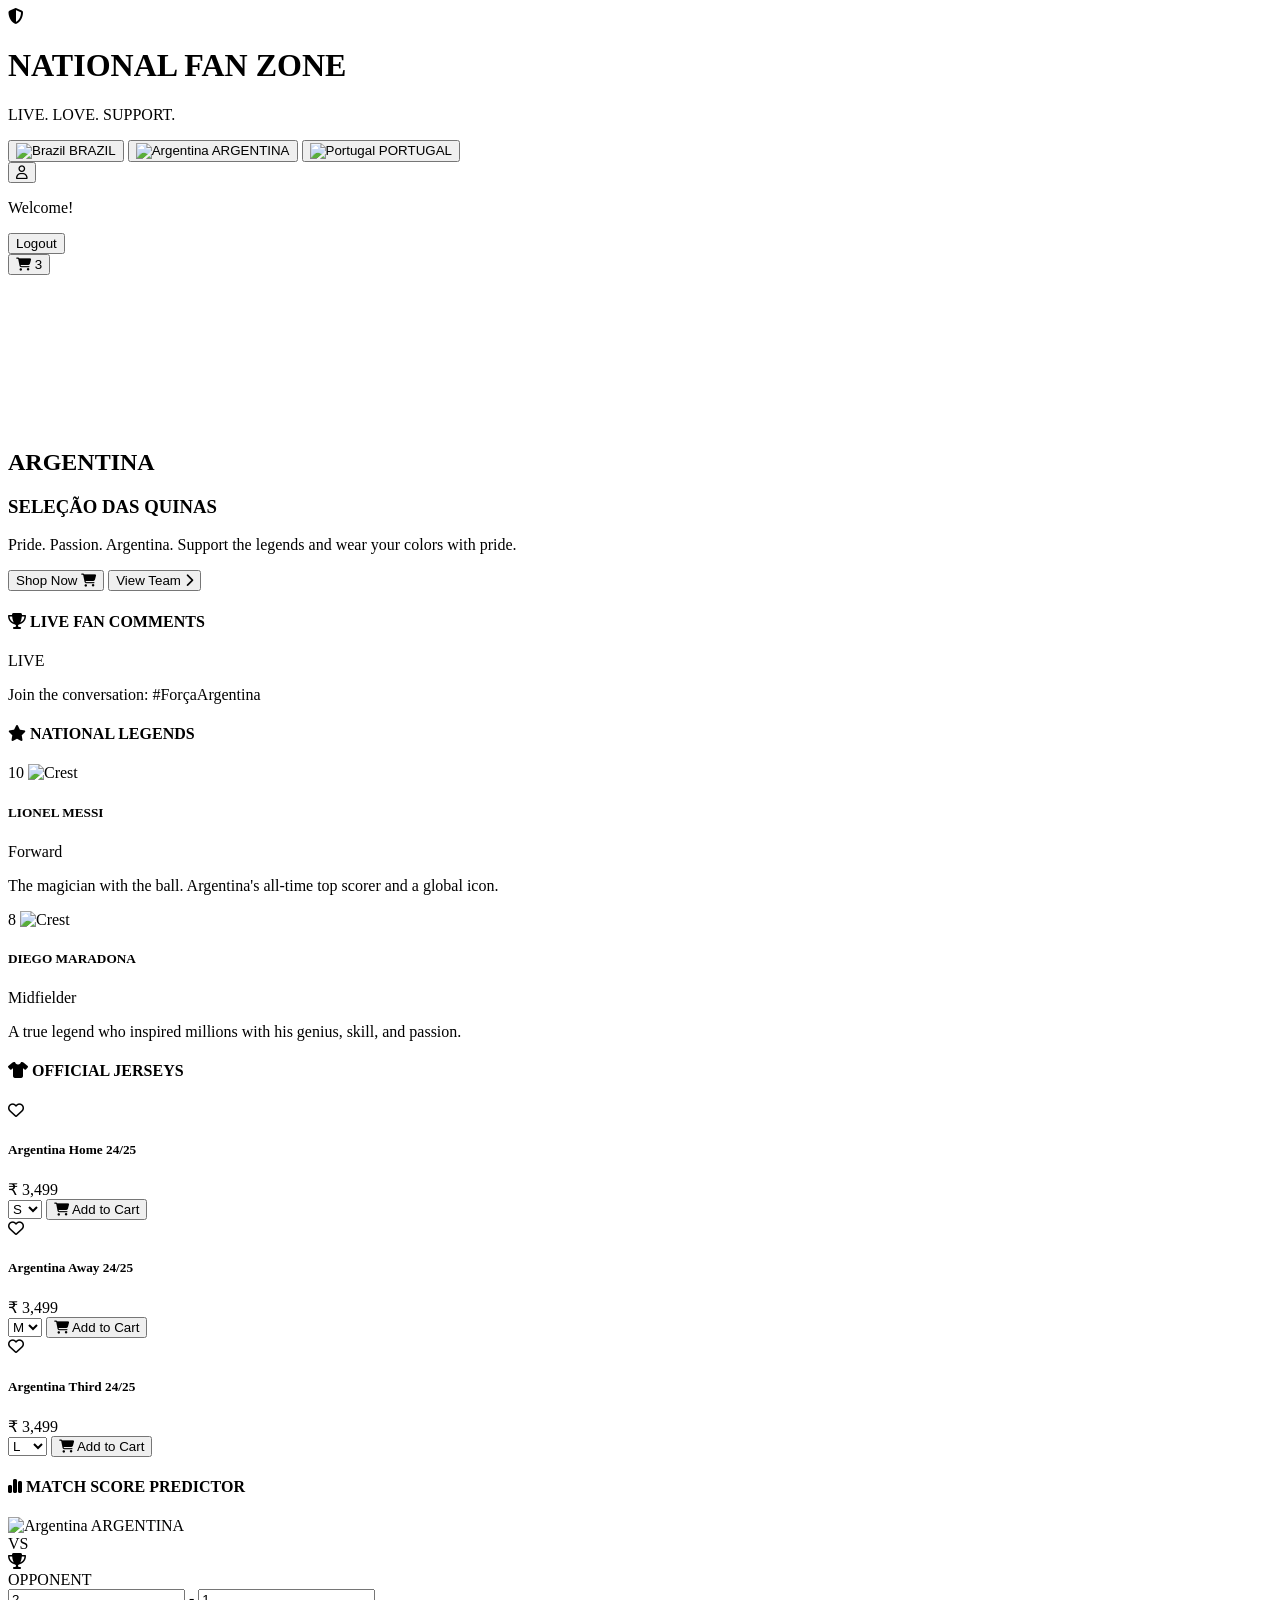
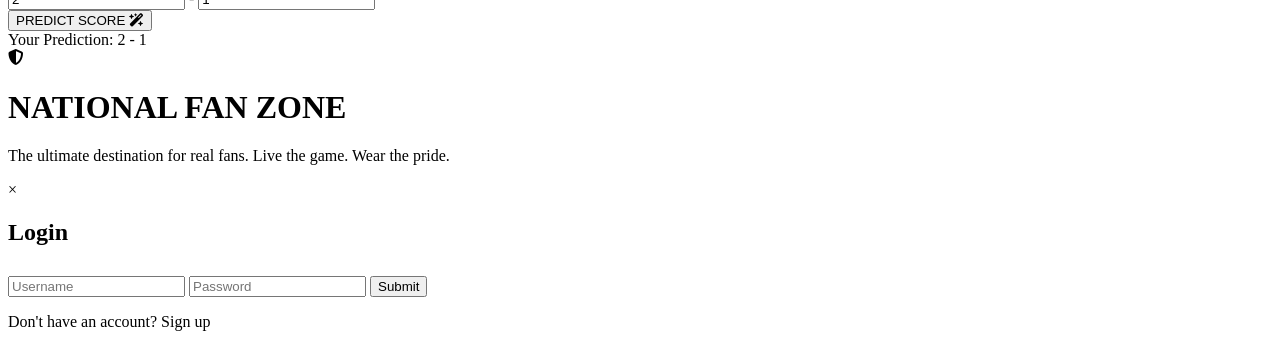
==== indexA.html @ b9e486f1 "removed contact" ====
<!DOCTYPE html>
<html lang="en">
<head>
    <meta charset="UTF-8">
    <meta name="viewport" content="width=device-width, initial-scale=1.0">
    <title>National Fan Zone - Argentina</title>
    <link rel="stylesheet" href="styleA.css">
    <link href="https://fonts.googleapis.com/css2?family=Inter:wght@400;500;700;900&display=swap" rel="stylesheet">
    <link rel="stylesheet" href="https://cdnjs.cloudflare.com/ajax/libs/font-awesome/6.4.0/css/all.min.css">
</head>
<body>
    <div class="app-container">
        <!-- Header -->
        <header class="header">
            <div class="logo">
                <i class="fa-solid fa-shield-halved"></i>
                <div class="logo-text">
                    <h1>NATIONAL <span>FAN ZONE</span></h1>
                    <p>LIVE. LOVE. SUPPORT.</p>
                </div>
            </div>
            
            <div class="country-toggles">
                <button class="country-btn" onclick="window.location.href='indexB.html'"><img src="https://flagcdn.com/w20/br.png" alt="Brazil"> BRAZIL</button>
                <button class="country-btn active" onclick="window.location.href='indexA.html'"><img src="https://flagcdn.com/w20/ar.png" alt="Argentina"> ARGENTINA</button>
                <button class="country-btn" onclick="window.location.href='indexP.html'"><img src="https://flagcdn.com/w20/pt.png" alt="Portugal"> PORTUGAL</button>
            </div>

            <div class="header-right">
                <div style="position: relative;">
                    <button class="icon-btn" id="user-btn"><i class="fa-regular fa-user"></i></button>
                    <div id="user-dropdown">
                        <p id="welcome-msg">Welcome!</p>
                        <button id="logout-btn" class="btn btn-outline btn-sm">Logout</button>
                    </div>
                </div>
                <button class="icon-btn cart-btn">
                    <i class="fa-solid fa-cart-shopping"></i>
                    <span class="badge">3</span>
                </button>
            </div>
        </header>

        <!-- Main Content -->
        <main class="main-grid">
            <!-- Left Banner -->
            <section class="banner-section">
                <video autoplay loop muted playsinline class="hero-video-bg">
                    <source src="video/argentina.mp4" type="video/mp4">
                </video>
                <div class="banner-overlay"></div>
                <div class="banner-content">
                    <h2>ARGENTINA</h2>
                    <h3>SELEÇÃO DAS QUINAS</h3>
                    <p>Pride. Passion. Argentina. Support the legends and wear your colors with pride.</p>
                    <div class="banner-buttons">
                        <button class="btn btn-primary">Shop Now <i class="fa-solid fa-cart-shopping"></i></button>
                        <button class="btn btn-outline">View Team <i class="fa-solid fa-chevron-right"></i></button>
                    </div>
                </div>
            </section>

            <!-- Live Fan Comments -->
            <section class="comments-section">
                <div class="section-header">
                    <h4><i class="fa-solid fa-trophy"></i> LIVE FAN COMMENTS</h4>
                    <span class="live-indicator">LIVE</span>
                </div>
                <div class="comments-list">
                    <!-- Comment items will be populated by JS -->
                </div>
                <div class="comments-footer">
                    <p>Join the conversation: <span>#ForçaArgentina</span></p>
                </div>
            </section>

            <!-- National Legends -->
            <section class="legends-section">
                <h4><i class="fa-solid fa-star"></i> NATIONAL LEGENDS</h4>
                <div class="legends-grid">
                    <div class="legend-card">
                        <div class="legend-image" style="background-image: url('https://upload.wikimedia.org/wikipedia/commons/b/b4/Lionel-Messi-Argentina-2022-FIFA-World-Cup_%28cropped%29.jpg')">
                            <span class="number">10</span>
                            <img class="crest" src="https://upload.wikimedia.org/wikipedia/en/thumb/e/ee/Argentine_Football_Association_logo.svg/1200px-Argentine_Football_Association_logo.svg.png" alt="Crest">
                        </div>
                        <div class="legend-info">
                            <h5>LIONEL MESSI</h5>
                            <span class="position">Forward</span>
                            <p>The magician with the ball. Argentina's all-time top scorer and a global icon.</p>
                        </div>
                    </div>
                    <div class="legend-card">
                        <div class="legend-image" style="background-image: url('https://upload.wikimedia.org/wikipedia/commons/thumb/2/2c/Maradona-Mundial_86_con_la_copa.JPG/800px-Maradona-Mundial_86_con_la_copa.JPG')">
                            <span class="number">8</span>
                            <img class="crest" src="https://upload.wikimedia.org/wikipedia/en/thumb/e/ee/Argentine_Football_Association_logo.svg/1200px-Argentine_Football_Association_logo.svg.png" alt="Crest">
                        </div>
                        <div class="legend-info">
                            <h5>DIEGO MARADONA</h5>
                            <span class="position">Midfielder</span>
                            <p>A true legend who inspired millions with his genius, skill, and passion.</p>
                        </div>
                    </div>
                </div>
            </section>

            <!-- Official Jerseys -->
            <section class="jerseys-section">
                <h4><i class="fa-solid fa-shirt"></i> OFFICIAL JERSEYS</h4>
                <div class="jerseys-grid">
                    <div class="jersey-card">
                        <div class="favorite"><i class="fa-regular fa-heart"></i></div>
                        <div class="jersey-img-placeholder" style="background: linear-gradient(135deg, #75aadb, #ffffff)"></div>
                        <div class="jersey-info">
                            <h5>Argentina Home 24/25</h5>
                            <span class="price">₹ 3,499</span>
                        </div>
                        <div class="jersey-actions">
                            <select><option>S</option><option>M</option><option>L</option></select>
                            <button class="btn btn-primary btn-sm"><i class="fa-solid fa-cart-shopping"></i> Add to Cart</button>
                        </div>
                    </div>
                    <div class="jersey-card">
                        <div class="favorite"><i class="fa-regular fa-heart"></i></div>
                        <div class="jersey-img-placeholder" style="background: linear-gradient(135deg, #1b275c, #0a1033)"></div>
                        <div class="jersey-info">
                            <h5>Argentina Away 24/25</h5>
                            <span class="price">₹ 3,499</span>
                        </div>
                        <div class="jersey-actions">
                            <select><option>M</option><option>L</option></select>
                            <button class="btn btn-primary btn-sm"><i class="fa-solid fa-cart-shopping"></i> Add to Cart</button>
                        </div>
                    </div>
                    <div class="jersey-card">
                        <div class="favorite"><i class="fa-regular fa-heart"></i></div>
                        <div class="jersey-img-placeholder" style="background: linear-gradient(135deg, #111, #333)"></div>
                        <div class="jersey-info">
                            <h5>Argentina Third 24/25</h5>
                            <span class="price">₹ 3,499</span>
                        </div>
                        <div class="jersey-actions">
                            <select><option>L</option><option>XL</option></select>
                            <button class="btn btn-primary btn-sm"><i class="fa-solid fa-cart-shopping"></i> Add to Cart</button>
                        </div>
                    </div>
                </div>
            </section>

            <!-- Match Score Predictor -->
            <section class="predictor-section">
                <h4><i class="fa-solid fa-chart-simple"></i> MATCH SCORE PREDICTOR</h4>
                <div class="predictor-teams">
                    <div class="team">
                        <img src="https://flagcdn.com/w40/ar.png" alt="Argentina">
                        <span>ARGENTINA</span>
                    </div>
                    <div class="vs">VS</div>
                    <div class="team">
                        <div class="trophy-icon"><i class="fa-solid fa-trophy"></i></div>
                        <span>OPPONENT</span>
                    </div>
                </div>
                <div class="score-inputs">
                    <input type="number" id="home-score" value="2" min="0">
                    <span class="dash">-</span>
                    <input type="number" id="away-score" value="1" min="0">
                </div>
                <button class="btn btn-primary btn-full" id="predict-btn">PREDICT SCORE <i class="fa-solid fa-wand-magic-sparkles"></i></button>
                <div class="prediction-result">Your Prediction: <span id="current-prediction">2 - 1</span></div>
            </section>
        </main>

        <!-- Footer -->
        <footer class="footer">
            <div class="footer-logo-section">
                <div class="logo">
                    <i class="fa-solid fa-shield-halved"></i>
                    <div class="logo-text">
                        <h1>NATIONAL <span>FAN ZONE</span></h1>
                        <p>The ultimate destination for real fans. Live the game. Wear the pride.</p>
                    </div>
                </div>
            </div>
        </footer>
    </div>

    <!-- Auth Modal -->
    <div id="auth-modal" class="modal">
        <div class="modal-content">
            <span class="close-btn" id="close-modal">&times;</span>
            <h2 id="modal-title">Login</h2>
            <form id="auth-form">
                <input type="text" id="username" placeholder="Username" required>
                <input type="password" id="password" placeholder="Password" required>
                <button type="submit" class="btn btn-primary btn-full" style="margin-top: 10px;">Submit</button>
            </form>
            <p class="auth-switch"><span id="switch-text">Don't have an account?</span> <span id="switch-auth-mode">Sign up</span></p>
        </div>
    </div>

    <script src="scriptA.js"></script>
</body>
</html>
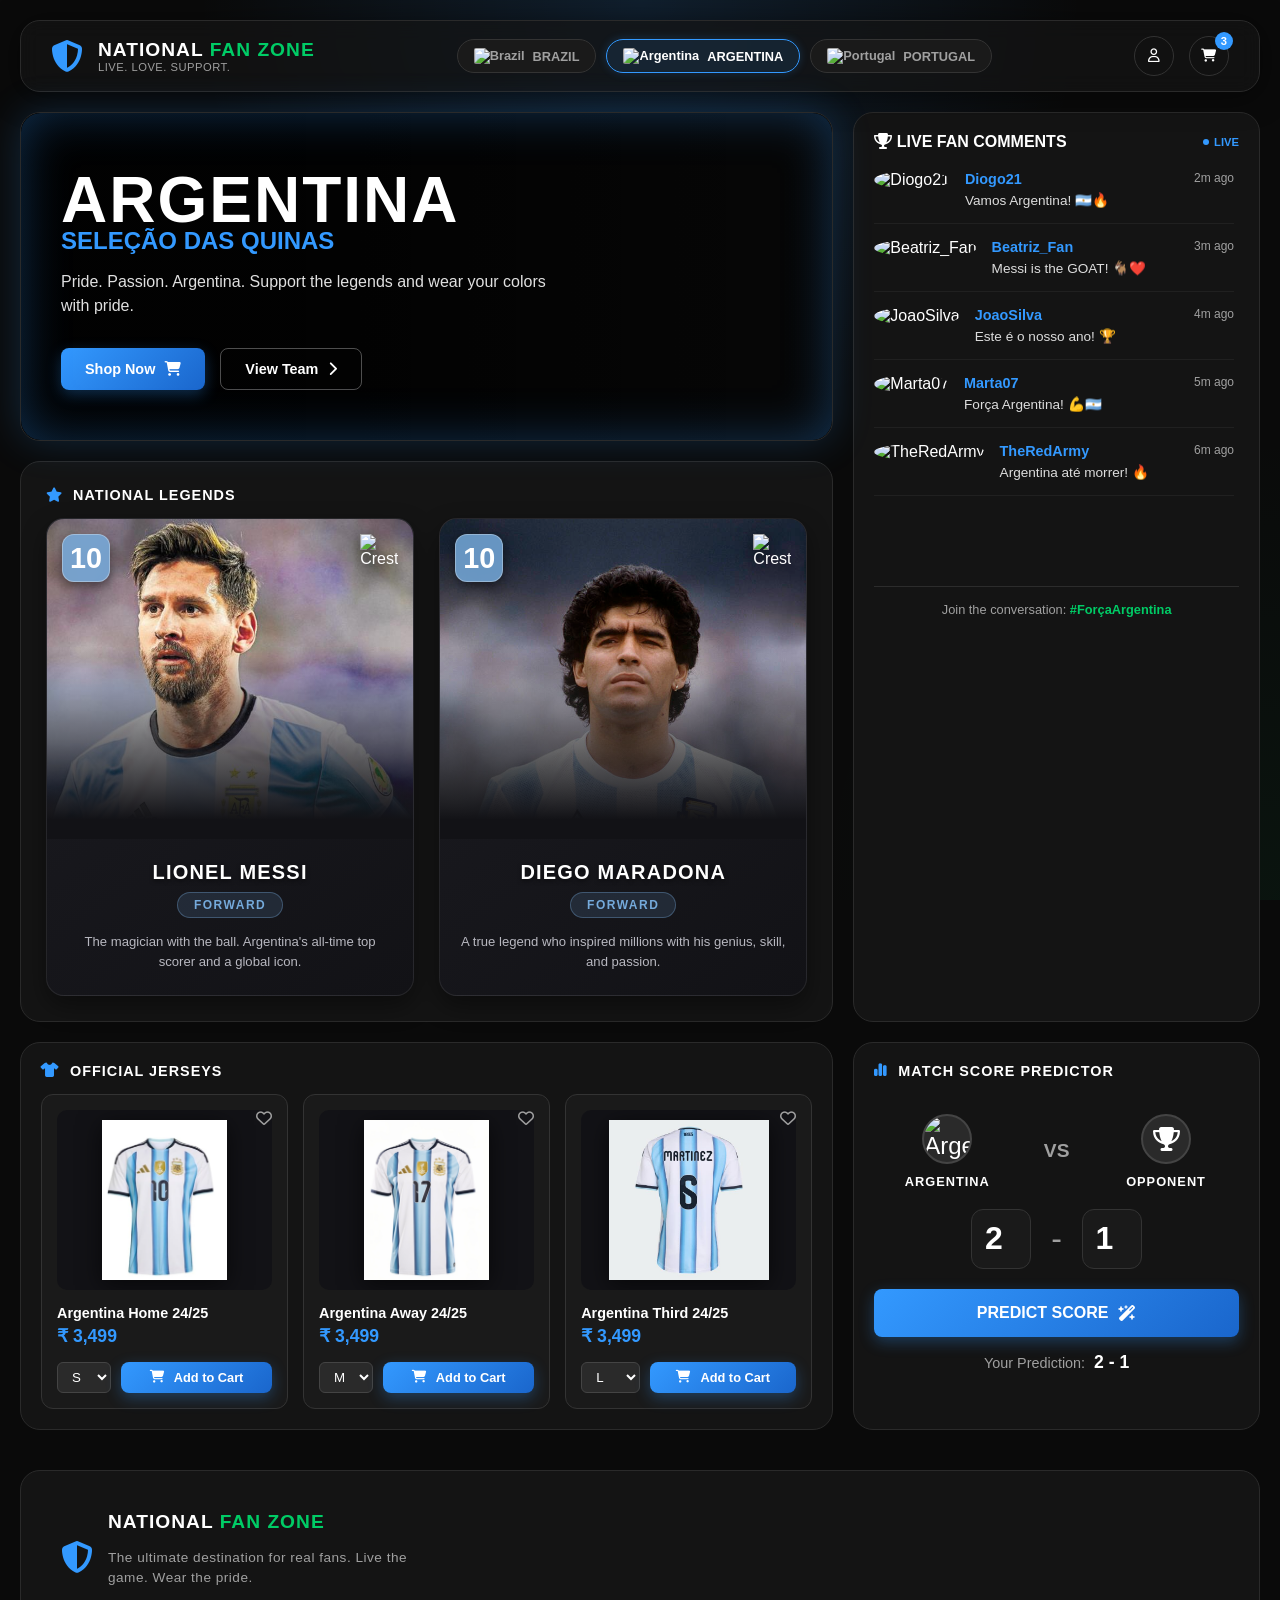
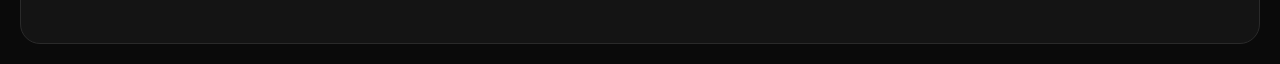
==== commit 3212ceec: "Add legend cards portrait layout, local player photos, and official jersey showcase images across al" ====
--- a/indexA.html
+++ b/indexA.html
@@ -79,25 +79,29 @@
                 <h4><i class="fa-solid fa-star"></i> NATIONAL LEGENDS</h4>
                 <div class="legends-grid">
                     <div class="legend-card">
-                        <div class="legend-image" style="background-image: url('https://upload.wikimedia.org/wikipedia/commons/b/b4/Lionel-Messi-Argentina-2022-FIFA-World-Cup_%28cropped%29.jpg')">
-                            <span class="number">10</span>
-                            <img class="crest" src="https://upload.wikimedia.org/wikipedia/en/thumb/e/ee/Argentine_Football_Association_logo.svg/1200px-Argentine_Football_Association_logo.svg.png" alt="Crest">
-                        </div>
-                        <div class="legend-info">
-                            <h5>LIONEL MESSI</h5>
-                            <span class="position">Forward</span>
-                            <p>The magician with the ball. Argentina's all-time top scorer and a global icon.</p>
+                        <div class="legend-card-inner">
+                            <div class="legend-image" style="background-image: url('images/messi.jpg')">
+                                <span class="number">10</span>
+                                <img class="crest" src="https://upload.wikimedia.org/wikipedia/en/thumb/e/ee/Argentine_Football_Association_logo.svg/1200px-Argentine_Football_Association_logo.svg.png" alt="Crest">
+                            </div>
+                            <div class="legend-info">
+                                <h5>LIONEL MESSI</h5>
+                                <span class="position">Forward</span>
+                                <p>The magician with the ball. Argentina's all-time top scorer and a global icon.</p>
+                            </div>
                         </div>
                     </div>
                     <div class="legend-card">
-                        <div class="legend-image" style="background-image: url('https://upload.wikimedia.org/wikipedia/commons/thumb/2/2c/Maradona-Mundial_86_con_la_copa.JPG/800px-Maradona-Mundial_86_con_la_copa.JPG')">
-                            <span class="number">8</span>
-                            <img class="crest" src="https://upload.wikimedia.org/wikipedia/en/thumb/e/ee/Argentine_Football_Association_logo.svg/1200px-Argentine_Football_Association_logo.svg.png" alt="Crest">
-                        </div>
-                        <div class="legend-info">
-                            <h5>DIEGO MARADONA</h5>
-                            <span class="position">Midfielder</span>
-                            <p>A true legend who inspired millions with his genius, skill, and passion.</p>
+                        <div class="legend-card-inner">
+                            <div class="legend-image" style="background-image: url('images/maradona.jpg')">
+                                <span class="number">10</span>
+                                <img class="crest" src="https://upload.wikimedia.org/wikipedia/en/thumb/e/ee/Argentine_Football_Association_logo.svg/1200px-Argentine_Football_Association_logo.svg.png" alt="Crest">
+                            </div>
+                            <div class="legend-info">
+                                <h5>DIEGO MARADONA</h5>
+                                <span class="position">Forward</span>
+                                <p>A true legend who inspired millions with his genius, skill, and passion.</p>
+                            </div>
                         </div>
                     </div>
                 </div>
@@ -109,7 +113,9 @@
                 <div class="jerseys-grid">
                     <div class="jersey-card">
                         <div class="favorite"><i class="fa-regular fa-heart"></i></div>
-                        <div class="jersey-img-placeholder" style="background: linear-gradient(135deg, #75aadb, #ffffff)"></div>
+                        <div class="jersey-img-container">
+                            <img src="images/argentina1.png" alt="Argentina Home 24/25">
+                        </div>
                         <div class="jersey-info">
                             <h5>Argentina Home 24/25</h5>
                             <span class="price">₹ 3,499</span>
@@ -121,7 +127,9 @@
                     </div>
                     <div class="jersey-card">
                         <div class="favorite"><i class="fa-regular fa-heart"></i></div>
-                        <div class="jersey-img-placeholder" style="background: linear-gradient(135deg, #1b275c, #0a1033)"></div>
+                        <div class="jersey-img-container">
+                            <img src="images/argentina2.jpeg" alt="Argentina Away 24/25">
+                        </div>
                         <div class="jersey-info">
                             <h5>Argentina Away 24/25</h5>
                             <span class="price">₹ 3,499</span>
@@ -133,7 +141,9 @@
                     </div>
                     <div class="jersey-card">
                         <div class="favorite"><i class="fa-regular fa-heart"></i></div>
-                        <div class="jersey-img-placeholder" style="background: linear-gradient(135deg, #111, #333)"></div>
+                        <div class="jersey-img-container">
+                            <img src="images/argentina3.jpeg" alt="Argentina Third 24/25">
+                        </div>
                         <div class="jersey-info">
                             <h5>Argentina Third 24/25</h5>
                             <span class="price">₹ 3,499</span>
--- a/styleA.css
+++ b/styleA.css
@@ -0,0 +1,1020 @@
+:root {
+    --bg-dark: #0a0a0a;
+    --card-bg: #141414;
+    --card-border: #2a2a2a;
+    --primary-red: #3399ff; /* Changed to Argentina Light Blue, keeping variable name same for simplicity or renaming it? I'll keep it as primary-red internally but it's blue */
+    --primary-hover: #66b2ff;
+    --text-main: #ffffff;
+    --text-muted: #a0a0a0;
+    --green-accent: #00cc66; /* Keep green for live indicator or change to white? The image shows green checkmark for some, but I'll keep it */
+    --glass-bg: rgba(20, 20, 20, 0.7);
+}
+
+* {
+    margin: 0;
+    padding: 0;
+    box-sizing: border-box;
+}
+
+body {
+    font-family: 'Inter', sans-serif;
+    background-color: var(--bg-dark);
+    color: var(--text-main);
+    background-image: radial-gradient(circle at top, rgba(51, 153, 255, 0.15), transparent 40%),
+                      radial-gradient(circle at bottom right, rgba(0, 204, 102, 0.05), transparent 30%);
+    background-attachment: fixed;
+    min-height: 100vh;
+}
+
+.app-container {
+    max-width: 1400px;
+    margin: 0 auto;
+    padding: 20px;
+}
+
+/* Header */
+.header {
+    display: flex;
+    justify-content: space-between;
+    align-items: center;
+    padding: 15px 30px;
+    background: var(--glass-bg);
+    backdrop-filter: blur(10px);
+    border-radius: 20px;
+    border: 1px solid var(--card-border);
+    margin-bottom: 20px;
+    box-shadow: 0 4px 30px rgba(0, 0, 0, 0.5);
+}
+
+.logo {
+    display: flex;
+    align-items: center;
+    gap: 15px;
+}
+
+.logo i {
+    font-size: 2rem;
+    color: var(--primary-red);
+}
+
+.logo-text h1 {
+    font-size: 1.2rem;
+    font-weight: 900;
+    letter-spacing: 1px;
+}
+
+.logo-text h1 span {
+    color: var(--green-accent);
+}
+
+.logo-text p {
+    font-size: 0.7rem;
+    color: var(--text-muted);
+    letter-spacing: 0.5px;
+}
+
+.country-toggles {
+    display: flex;
+    gap: 10px;
+}
+
+.country-btn {
+    background: #1a1a1a;
+    border: 1px solid #333;
+    color: var(--text-muted);
+    padding: 8px 16px;
+    border-radius: 20px;
+    display: flex;
+    align-items: center;
+    gap: 8px;
+    font-size: 0.8rem;
+    font-weight: 600;
+    cursor: pointer;
+    transition: all 0.3s ease;
+}
+
+.country-btn img {
+    border-radius: 2px;
+}
+
+.country-btn:hover {
+    background: #2a2a2a;
+    color: white;
+}
+
+.country-btn.active {
+    background: rgba(51, 153, 255, 0.1);
+    border-color: var(--primary-red);
+    color: white;
+    box-shadow: 0 0 10px rgba(51, 153, 255, 0.2);
+}
+
+.header-right {
+    display: flex;
+    align-items: center;
+    gap: 15px;
+}
+
+.search-bar {
+    position: relative;
+}
+
+.search-bar input {
+    background: #1a1a1a;
+    border: 1px solid #333;
+    border-radius: 20px;
+    padding: 10px 15px 10px 40px;
+    color: white;
+    font-size: 0.9rem;
+    width: 250px;
+    transition: all 0.3s ease;
+}
+
+.search-bar input:focus {
+    outline: none;
+    border-color: var(--text-muted);
+    width: 280px;
+}
+
+.search-bar i {
+    position: absolute;
+    left: 15px;
+    top: 50%;
+    transform: translateY(-50%);
+    color: var(--text-muted);
+}
+
+.icon-btn {
+    background: transparent;
+    border: 1px solid #333;
+    color: white;
+    width: 40px;
+    height: 40px;
+    border-radius: 50%;
+    display: flex;
+    justify-content: center;
+    align-items: center;
+    cursor: pointer;
+    transition: all 0.3s ease;
+    position: relative;
+}
+
+.icon-btn:hover {
+    background: #2a2a2a;
+}
+
+.badge {
+    position: absolute;
+    top: -5px;
+    right: -5px;
+    background: var(--primary-red);
+    color: white;
+    font-size: 0.7rem;
+    font-weight: bold;
+    width: 18px;
+    height: 18px;
+    border-radius: 50%;
+    display: flex;
+    justify-content: center;
+    align-items: center;
+}
+
+/* Main Grid Layout */
+.main-grid {
+    display: grid;
+    grid-template-columns: 2fr 1fr;
+    grid-template-rows: auto auto auto;
+    gap: 20px;
+    grid-template-areas:
+        "banner comments"
+        "legends comments"
+        "jerseys predictor";
+}
+
+/* Base Card Style */
+.card-style {
+    background: var(--card-bg);
+    border-radius: 15px;
+    border: 1px solid var(--card-border);
+    padding: 20px;
+    box-shadow: 0 10px 30px rgba(0, 0, 0, 0.5);
+}
+
+section > h4 {
+    font-size: 0.9rem;
+    margin-bottom: 15px;
+    display: flex;
+    align-items: center;
+    gap: 10px;
+    text-transform: uppercase;
+    letter-spacing: 1px;
+}
+
+section > h4 i {
+    color: var(--primary-red);
+}
+
+/* Banner Section */
+.banner-section {
+    grid-area: banner;
+    background: #0a0a0a;
+    border-radius: 20px;
+    padding: 50px 40px;
+    border: 1px solid var(--card-border);
+    position: relative;
+    overflow: hidden;
+    box-shadow: 0 0 40px rgba(51, 153, 255, 0.2);
+}
+
+.hero-video-bg {
+    position: absolute;
+    top: 0;
+    left: 0;
+    width: 100%;
+    height: 100%;
+    object-fit: cover;
+    z-index: 0;
+    pointer-events: none;
+}
+
+.banner-overlay {
+    position: absolute;
+    top: 0;
+    left: 0;
+    width: 100%;
+    height: 100%;
+    background: linear-gradient(to right, rgba(0, 0, 0, 0.85) 35%, rgba(0, 0, 0, 0.35) 100%);
+    z-index: 1;
+    pointer-events: none;
+}
+
+.banner-section::after {
+    content: '';
+    position: absolute;
+    top: 0;
+    left: 0;
+    right: 0;
+    bottom: 0;
+    box-shadow: inset 0 0 50px rgba(51, 153, 255, 0.3);
+    pointer-events: none;
+    border-radius: 20px;
+    z-index: 2;
+}
+
+.banner-content {
+    position: relative;
+    z-index: 2;
+    max-width: 500px;
+}
+
+.banner-content h2 {
+    font-size: 4rem;
+    font-weight: 900;
+    letter-spacing: 2px;
+    margin-bottom: -10px;
+}
+
+.banner-content h3 {
+    font-size: 1.5rem;
+    color: var(--primary-red);
+    margin-bottom: 15px;
+    font-weight: 700;
+}
+
+.banner-content p {
+    color: #e0e0e0;
+    margin-bottom: 30px;
+    line-height: 1.5;
+}
+
+.banner-buttons {
+    display: flex;
+    gap: 15px;
+}
+
+.btn {
+    padding: 12px 24px;
+    border-radius: 8px;
+    font-weight: 600;
+    font-size: 0.9rem;
+    cursor: pointer;
+    display: inline-flex;
+    align-items: center;
+    gap: 10px;
+    transition: all 0.3s ease;
+    border: none;
+}
+
+.btn-primary {
+    background: linear-gradient(135deg, var(--primary-red), #1a66cc);
+    color: white;
+    box-shadow: 0 5px 15px rgba(51, 153, 255, 0.3);
+}
+
+.btn-primary:hover {
+    background: linear-gradient(135deg, var(--primary-hover), var(--primary-red));
+    box-shadow: 0 8px 20px rgba(51, 153, 255, 0.4);
+    transform: translateY(-2px);
+}
+
+.btn-outline {
+    background: transparent;
+    border: 1px solid rgba(255, 255, 255, 0.3);
+    color: white;
+}
+
+.btn-outline:hover {
+    background: rgba(255, 255, 255, 0.1);
+    border-color: white;
+}
+
+/* Comments Section */
+.comments-section {
+    grid-area: comments;
+    background: var(--card-bg);
+    border-radius: 20px;
+    border: 1px solid var(--card-border);
+    padding: 20px;
+    display: flex;
+    flex-direction: column;
+}
+
+.section-header {
+    display: flex;
+    justify-content: space-between;
+    align-items: center;
+    margin-bottom: 20px;
+}
+
+.live-indicator {
+    color: var(--primary-red);
+    font-size: 0.7rem;
+    font-weight: 700;
+    display: flex;
+    align-items: center;
+    gap: 5px;
+}
+
+.live-indicator::before {
+    content: '';
+    display: block;
+    width: 6px;
+    height: 6px;
+    background: var(--primary-red);
+    border-radius: 50%;
+    animation: blink 1.5s infinite;
+}
+
+@keyframes blink {
+    0% { opacity: 1; }
+    50% { opacity: 0.3; }
+    100% { opacity: 1; }
+}
+
+.comments-list {
+    flex: 1;
+    display: flex;
+    flex-direction: column;
+    gap: 15px;
+    overflow-y: auto;
+    max-height: 400px;
+    padding-right: 5px;
+}
+
+.comment-item {
+    display: flex;
+    gap: 15px;
+    padding-bottom: 15px;
+    border-bottom: 1px solid rgba(255, 255, 255, 0.05);
+}
+
+.comment-avatar img {
+    width: 40px;
+    height: 40px;
+    border-radius: 50%;
+    object-fit: cover;
+}
+
+.comment-content {
+    flex: 1;
+}
+
+.comment-top {
+    display: flex;
+    justify-content: space-between;
+    margin-bottom: 5px;
+}
+
+.comment-author {
+    font-weight: 600;
+    font-size: 0.9rem;
+    color: var(--primary-red);
+}
+
+.comment-time {
+    font-size: 0.75rem;
+    color: var(--text-muted);
+}
+
+.comment-text {
+    font-size: 0.85rem;
+    color: #ddd;
+}
+
+.comments-footer {
+    margin-top: 15px;
+    text-align: center;
+    font-size: 0.8rem;
+    color: var(--text-muted);
+    padding-top: 15px;
+    border-top: 1px solid rgba(255, 255, 255, 0.1);
+}
+
+.comments-footer span {
+    color: var(--green-accent);
+    font-weight: bold;
+}
+
+/* Legends Section */
+.legends-section {
+    grid-area: legends;
+    background: var(--card-bg);
+    border-radius: 20px;
+    border: 1px solid var(--card-border);
+    padding: 25px;
+}
+
+.legends-grid {
+    display: grid;
+    grid-template-columns: 1fr 1fr;
+    gap: 25px;
+}
+
+.legend-card {
+    background: transparent;
+    border-radius: 18px;
+    position: relative;
+    cursor: pointer;
+    transition: all 0.4s cubic-bezier(0.165, 0.84, 0.44, 1);
+    box-shadow: 0 10px 25px rgba(0, 0, 0, 0.4);
+}
+
+.legend-card::before {
+    content: '';
+    position: absolute;
+    top: -3px;
+    left: -3px;
+    right: -3px;
+    bottom: -3px;
+    border-radius: 21px;
+    background: linear-gradient(135deg, #75aadb 0%, #ffffff 50%, #f2ce0c 100%);
+    z-index: 0;
+    opacity: 0;
+    transition: opacity 0.4s ease, filter 0.4s ease;
+}
+
+.legend-card:hover {
+    transform: translateY(-8px);
+}
+
+.legend-card:hover::before {
+    opacity: 0.4;
+    filter: blur(4px);
+}
+
+/* Active State: Argentina Colored Line on the Outside */
+.legend-card.active {
+    transform: translateY(-6px);
+}
+
+.legend-card.active::before {
+    opacity: 1;
+    filter: drop-shadow(0 0 12px rgba(117, 170, 219, 0.6));
+    animation: argentinaPulse 3s ease-in-out infinite alternate;
+}
+
+@keyframes argentinaPulse {
+    0% {
+        filter: drop-shadow(0 0 8px rgba(117, 170, 219, 0.6));
+    }
+    50% {
+        filter: drop-shadow(0 0 16px rgba(255, 255, 255, 0.8));
+    }
+    100% {
+        filter: drop-shadow(0 0 12px rgba(242, 206, 12, 0.7));
+    }
+}
+
+.legend-card-inner {
+    position: relative;
+    z-index: 1;
+    border-radius: 18px;
+    overflow: hidden;
+    background: linear-gradient(145deg, #1c1c22, #121216);
+    border: 1px solid rgba(255, 255, 255, 0.08);
+    height: 100%;
+    display: flex;
+    flex-direction: column;
+}
+
+.legend-image {
+    height: 320px;
+    background-size: cover;
+    background-position: top center;
+    position: relative;
+}
+
+.legend-image::after {
+    content: '';
+    position: absolute;
+    bottom: 0;
+    left: 0;
+    right: 0;
+    height: 60%;
+    background: linear-gradient(to top, #121216 10%, rgba(18, 18, 22, 0.5) 60%, transparent);
+}
+
+.legend-image .number {
+    position: absolute;
+    top: 15px;
+    left: 15px;
+    font-size: 1.8rem;
+    font-weight: 900;
+    color: #ffffff;
+    z-index: 2;
+    background: rgba(117, 170, 219, 0.85);
+    backdrop-filter: blur(8px);
+    border: 1px solid rgba(255, 255, 255, 0.3);
+    width: 48px;
+    height: 48px;
+    border-radius: 12px;
+    display: flex;
+    align-items: center;
+    justify-content: center;
+    box-shadow: 0 4px 12px rgba(0,0,0,0.5);
+}
+
+.legend-image .crest {
+    position: absolute;
+    top: 15px;
+    right: 15px;
+    width: 38px;
+    filter: drop-shadow(0 4px 8px rgba(0,0,0,0.6));
+    z-index: 2;
+}
+
+.legend-info {
+    padding: 22px 18px;
+    text-align: center;
+    flex: 1;
+    display: flex;
+    flex-direction: column;
+    align-items: center;
+    justify-content: center;
+}
+
+.legend-info h5 {
+    font-size: 1.25rem;
+    font-weight: 900;
+    letter-spacing: 1.2px;
+    color: #ffffff;
+    margin-bottom: 8px;
+    text-shadow: 0 2px 4px rgba(0,0,0,0.5);
+}
+
+.legend-info .position {
+    display: inline-block;
+    font-size: 0.75rem;
+    font-weight: 800;
+    letter-spacing: 1.5px;
+    text-transform: uppercase;
+    color: #75aadb;
+    background: rgba(117, 170, 219, 0.15);
+    border: 1px solid rgba(117, 170, 219, 0.35);
+    padding: 5px 16px;
+    border-radius: 20px;
+    margin-bottom: 14px;
+}
+
+.legend-info p {
+    font-size: 0.82rem;
+    color: #b8b8c0;
+    line-height: 1.55;
+}
+
+/* Jerseys Section */
+.jerseys-section {
+    grid-area: jerseys;
+    background: var(--card-bg);
+    border-radius: 20px;
+    border: 1px solid var(--card-border);
+    padding: 20px;
+}
+
+.jerseys-grid {
+    display: grid;
+    grid-template-columns: repeat(3, 1fr);
+    gap: 15px;
+}
+
+.jersey-card {
+    background: #1a1a1a;
+    border-radius: 12px;
+    padding: 15px;
+    border: 1px solid #333;
+    position: relative;
+    transition: all 0.3s ease;
+}
+
+.jersey-card:hover {
+    border-color: var(--primary-red);
+    box-shadow: 0 5px 15px rgba(51, 153, 255, 0.15);
+}
+
+.favorite {
+    position: absolute;
+    top: 15px;
+    right: 15px;
+    color: var(--text-muted);
+    cursor: pointer;
+    z-index: 2;
+}
+
+.favorite:hover {
+    color: white;
+}
+
+.jersey-img-container {
+    height: 180px;
+    border-radius: 10px;
+    margin-bottom: 15px;
+    position: relative;
+    overflow: hidden;
+    background: #121216;
+    display: flex;
+    align-items: center;
+    justify-content: center;
+    padding: 10px;
+}
+
+.jersey-img-container img {
+    max-height: 100%;
+    max-width: 100%;
+    object-fit: contain;
+    transition: transform 0.3s ease;
+    filter: drop-shadow(0 5px 12px rgba(0,0,0,0.6));
+}
+
+.jersey-card:hover .jersey-img-container img {
+    transform: scale(1.08);
+}
+
+.jersey-info h5 {
+    font-size: 0.9rem;
+    margin-bottom: 5px;
+    white-space: nowrap;
+    overflow: hidden;
+    text-overflow: ellipsis;
+}
+
+.jersey-info .price {
+    color: var(--primary-red);
+    font-weight: 700;
+    font-size: 1.1rem;
+    display: block;
+    margin-bottom: 15px;
+}
+
+.jersey-actions {
+    display: flex;
+    gap: 10px;
+}
+
+.jersey-actions select {
+    background: #2a2a2a;
+    color: white;
+    border: 1px solid #444;
+    border-radius: 6px;
+    padding: 5px 10px;
+    outline: none;
+    cursor: pointer;
+}
+
+.btn-sm {
+    padding: 8px 12px;
+    font-size: 0.8rem;
+    flex: 1;
+    justify-content: center;
+}
+
+/* Predictor Section */
+.predictor-section {
+    grid-area: predictor;
+    background: var(--card-bg);
+    border-radius: 20px;
+    border: 1px solid var(--card-border);
+    padding: 20px;
+    display: flex;
+    flex-direction: column;
+}
+
+.predictor-teams {
+    display: flex;
+    justify-content: space-between;
+    align-items: center;
+    margin: 20px 0;
+}
+
+.team {
+    display: flex;
+    flex-direction: column;
+    align-items: center;
+    gap: 10px;
+    width: 40%;
+}
+
+.team img, .trophy-icon {
+    width: 50px;
+    height: 50px;
+    border-radius: 50%;
+    object-fit: cover;
+    background: #2a2a2a;
+    display: flex;
+    justify-content: center;
+    align-items: center;
+    font-size: 1.5rem;
+    border: 2px solid #444;
+}
+
+.team span {
+    font-size: 0.8rem;
+    font-weight: bold;
+    letter-spacing: 1px;
+}
+
+.vs {
+    font-weight: 900;
+    font-size: 1.2rem;
+    color: var(--text-muted);
+}
+
+.score-inputs {
+    display: flex;
+    justify-content: center;
+    align-items: center;
+    gap: 20px;
+    margin-bottom: 20px;
+}
+
+.score-inputs input {
+    width: 60px;
+    height: 60px;
+    background: #1a1a1a;
+    border: 1px solid #333;
+    border-radius: 12px;
+    color: white;
+    font-size: 2rem;
+    font-weight: 700;
+    text-align: center;
+}
+
+.score-inputs input:focus {
+    outline: none;
+    border-color: var(--primary-red);
+}
+
+.score-inputs .dash {
+    font-size: 2rem;
+    color: var(--text-muted);
+}
+
+.btn-full {
+    width: 100%;
+    justify-content: center;
+    margin-bottom: 15px;
+    padding: 15px;
+    font-size: 1rem;
+}
+
+.prediction-result {
+    text-align: center;
+    font-size: 0.9rem;
+    color: var(--text-muted);
+}
+
+.prediction-result span {
+    color: white;
+    font-weight: bold;
+    font-size: 1.1rem;
+    margin-left: 5px;
+}
+
+/* Footer */
+.footer {
+    margin-top: 40px;
+    background: var(--card-bg);
+    border-radius: 20px;
+    border: 1px solid var(--card-border);
+    padding: 40px;
+    display: grid;
+    grid-template-columns: 2fr 2fr 1fr;
+    gap: 40px;
+}
+
+.footer-logo-section p {
+    font-size: 0.85rem;
+    color: var(--text-muted);
+    margin: 15px 0;
+    line-height: 1.5;
+    max-width: 300px;
+}
+
+.socials {
+    display: flex;
+    gap: 15px;
+}
+
+.socials a {
+    width: 36px;
+    height: 36px;
+    background: #1a1a1a;
+    border: 1px solid #333;
+    border-radius: 50%;
+    display: flex;
+    justify-content: center;
+    align-items: center;
+    color: white;
+    text-decoration: none;
+    transition: all 0.3s ease;
+}
+
+.socials a:hover {
+    background: var(--primary-red);
+    border-color: var(--primary-red);
+    color: white;
+}
+
+.footer-links {
+    display: flex;
+    gap: 50px;
+}
+
+.link-col h4 {
+    font-size: 0.9rem;
+    margin-bottom: 20px;
+}
+
+.link-col a {
+    display: block;
+    color: var(--text-muted);
+    text-decoration: none;
+    font-size: 0.85rem;
+    margin-bottom: 12px;
+    transition: color 0.3s ease;
+}
+
+.link-col a:hover {
+    color: white;
+}
+
+.footer-newsletter h4 {
+    font-size: 0.9rem;
+    margin-bottom: 10px;
+}
+
+.footer-newsletter p {
+    font-size: 0.85rem;
+    color: var(--text-muted);
+    margin-bottom: 20px;
+}
+
+.newsletter-input {
+    display: flex;
+    gap: 10px;
+}
+
+.newsletter-input input {
+    background: #1a1a1a;
+    border: 1px solid #333;
+    padding: 12px 15px;
+    border-radius: 8px;
+    color: white;
+    flex: 1;
+}
+
+.newsletter-input input:focus {
+    outline: none;
+    border-color: var(--primary-red);
+}
+
+/* Responsive adjustments */
+@media (max-width: 1200px) {
+    .main-grid {
+        grid-template-columns: 1fr;
+        grid-template-areas:
+            "banner"
+            "comments"
+            "legends"
+            "jerseys"
+            "predictor";
+    }
+    
+    .comments-list {
+        max-height: 300px;
+    }
+    
+    .footer {
+        grid-template-columns: 1fr;
+    }
+}
+
+/* Modal styles */
+.modal {
+    display: none;
+    position: fixed;
+    z-index: 100;
+    left: 0;
+    top: 0;
+    width: 100%;
+    height: 100%;
+    background-color: rgba(0, 0, 0, 0.7);
+    justify-content: center;
+    align-items: center;
+}
+
+.modal-content {
+    background: var(--card-bg);
+    border: 1px solid var(--card-border);
+    padding: 30px;
+    border-radius: 15px;
+    width: 350px;
+    text-align: center;
+    position: relative;
+    box-shadow: 0 10px 30px rgba(0, 0, 0, 0.5);
+}
+
+.close-btn {
+    position: absolute;
+    top: 15px;
+    right: 20px;
+    color: var(--text-muted);
+    font-size: 1.5rem;
+    cursor: pointer;
+}
+
+.close-btn:hover {
+    color: white;
+}
+
+#auth-form input {
+    width: 100%;
+    padding: 12px;
+    margin: 10px 0;
+    background: #1a1a1a;
+    border: 1px solid #333;
+    border-radius: 8px;
+    color: white;
+    box-sizing: border-box;
+}
+
+#auth-form input:focus {
+    outline: none;
+    border-color: var(--primary-red);
+}
+
+.auth-switch {
+    margin-top: 15px;
+    font-size: 0.8rem;
+    color: var(--text-muted);
+}
+
+.auth-switch span#switch-auth-mode {
+    color: var(--primary-red);
+    cursor: pointer;
+    font-weight: bold;
+}
+
+#user-dropdown {
+    display: none;
+    position: absolute;
+    top: 60px;
+    right: 0px;
+    background: var(--card-bg);
+    border: 1px solid var(--card-border);
+    padding: 15px;
+    border-radius: 10px;
+    box-shadow: 0 5px 15px rgba(0, 0, 0, 0.5);
+    z-index: 50;
+    min-width: 150px;
+    text-align: center;
+}
+
+#user-dropdown p {
+    margin-bottom: 10px;
+    font-size: 0.9rem;
+    font-weight: bold;
+}
+
+#user-dropdown button {
+    width: 100%;
+}
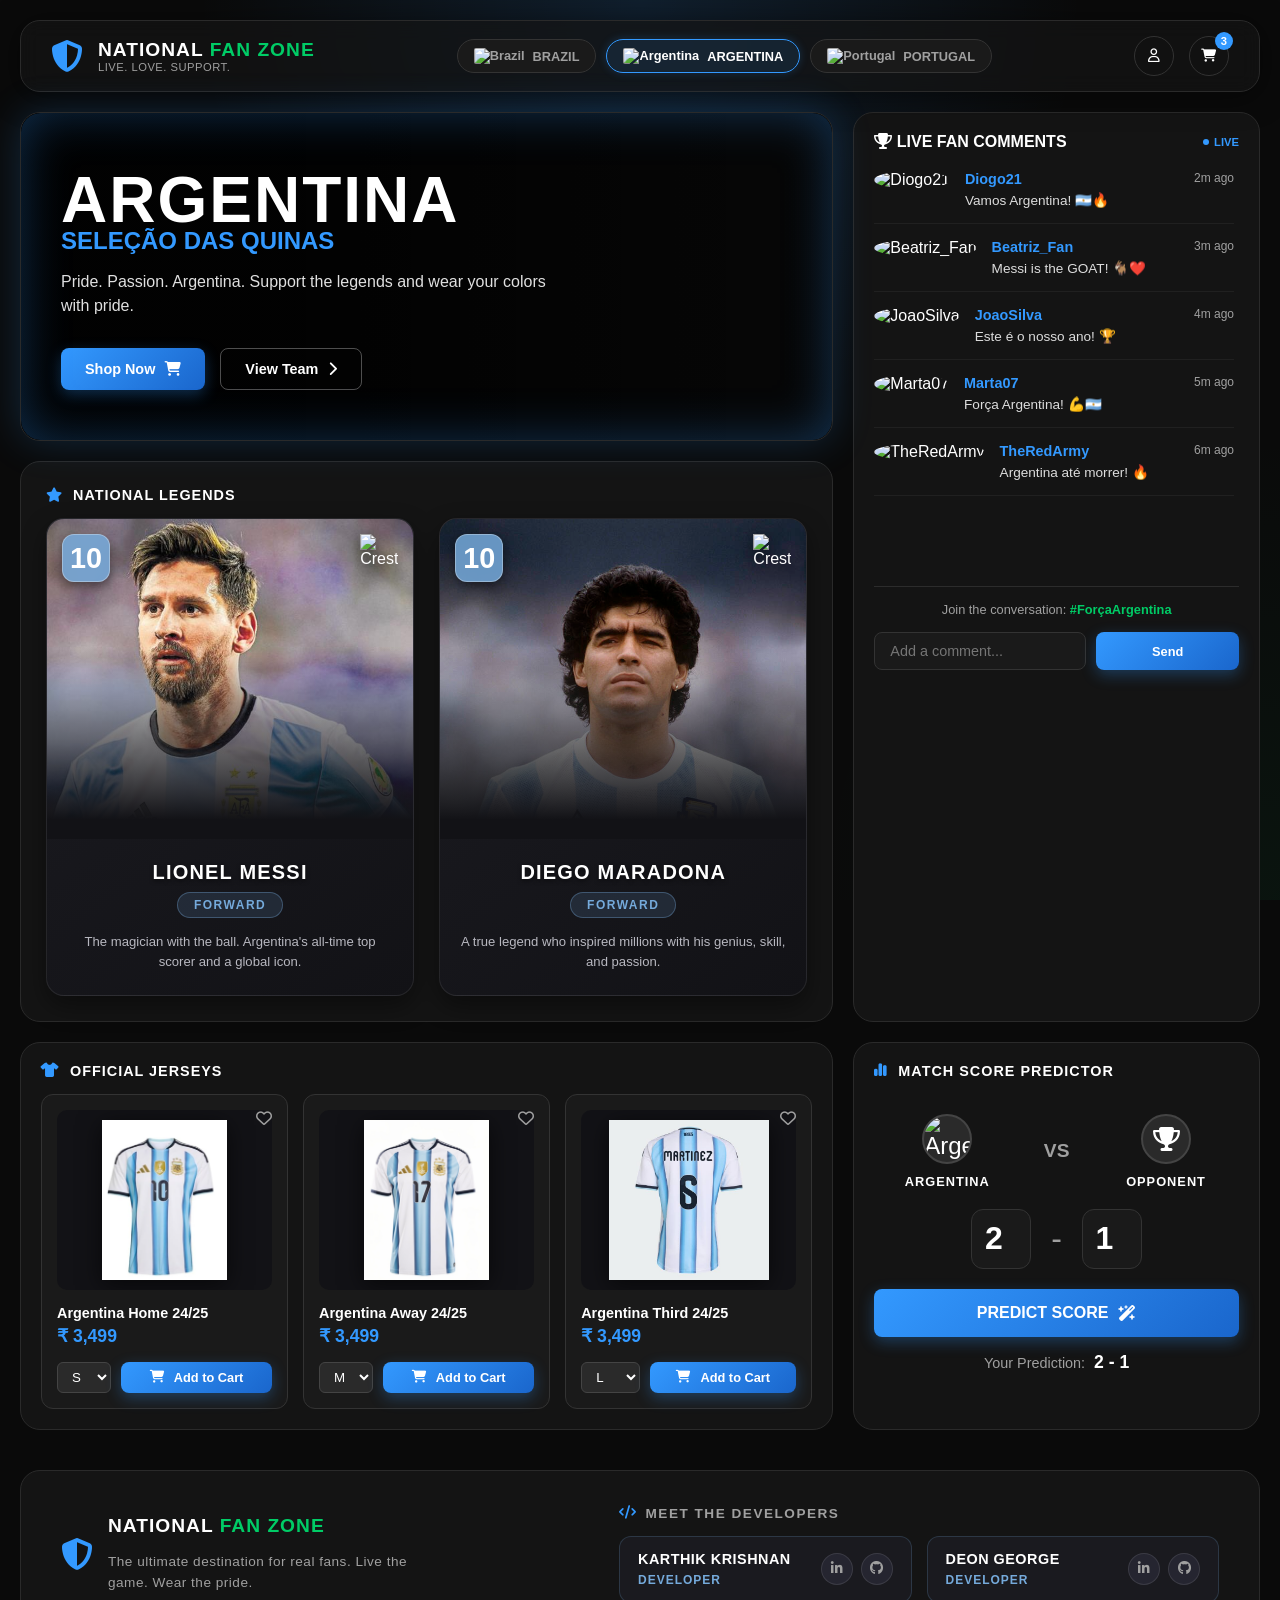
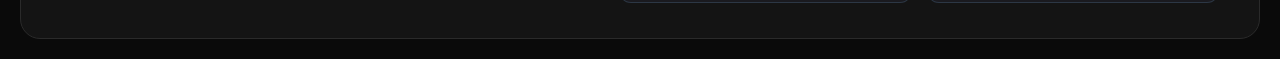
==== commit aa0e5937: "Merge pull request #5 from iamkarthik2004/main Add Meet the Developers section in footers with custo" ====
--- a/indexA.html
+++ b/indexA.html
@@ -1,5 +1,6 @@
 <!DOCTYPE html>
 <html lang="en">
+
 <head>
     <meta charset="UTF-8">
     <meta name="viewport" content="width=device-width, initial-scale=1.0">
@@ -8,6 +9,7 @@
     <link href="https://fonts.googleapis.com/css2?family=Inter:wght@400;500;700;900&display=swap" rel="stylesheet">
     <link rel="stylesheet" href="https://cdnjs.cloudflare.com/ajax/libs/font-awesome/6.4.0/css/all.min.css">
 </head>
+
 <body>
     <div class="app-container">
         <!-- Header -->
@@ -19,11 +21,14 @@
                     <p>LIVE. LOVE. SUPPORT.</p>
                 </div>
             </div>
-            
+
             <div class="country-toggles">
-                <button class="country-btn" onclick="window.location.href='indexB.html'"><img src="https://flagcdn.com/w20/br.png" alt="Brazil"> BRAZIL</button>
-                <button class="country-btn active" onclick="window.location.href='indexA.html'"><img src="https://flagcdn.com/w20/ar.png" alt="Argentina"> ARGENTINA</button>
-                <button class="country-btn" onclick="window.location.href='indexP.html'"><img src="https://flagcdn.com/w20/pt.png" alt="Portugal"> PORTUGAL</button>
+                <button class="country-btn" onclick="window.location.href='indexB.html'"><img
+                        src="https://flagcdn.com/w20/br.png" alt="Brazil"> BRAZIL</button>
+                <button class="country-btn active" onclick="window.location.href='indexA.html'"><img
+                        src="https://flagcdn.com/w20/ar.png" alt="Argentina"> ARGENTINA</button>
+                <button class="country-btn" onclick="window.location.href='indexP.html'"><img
+                        src="https://flagcdn.com/w20/pt.png" alt="Portugal"> PORTUGAL</button>
             </div>
 
             <div class="header-right">
@@ -71,6 +76,10 @@
                 </div>
                 <div class="comments-footer">
                     <p>Join the conversation: <span>#ForçaArgentina</span></p>
+                    <div class="chat-input-area">
+                        <input type="text" id="chat-input" placeholder="Add a comment...">
+                        <button id="send-btn" class="btn btn-primary btn-sm">Send</button>
+                    </div>
                 </div>
             </section>
 
@@ -82,7 +91,9 @@
                         <div class="legend-card-inner">
                             <div class="legend-image" style="background-image: url('images/messi.jpg')">
                                 <span class="number">10</span>
-                                <img class="crest" src="https://upload.wikimedia.org/wikipedia/en/thumb/e/ee/Argentine_Football_Association_logo.svg/1200px-Argentine_Football_Association_logo.svg.png" alt="Crest">
+                                <img class="crest"
+                                    src="https://upload.wikimedia.org/wikipedia/en/thumb/e/ee/Argentine_Football_Association_logo.svg/1200px-Argentine_Football_Association_logo.svg.png"
+                                    alt="Crest">
                             </div>
                             <div class="legend-info">
                                 <h5>LIONEL MESSI</h5>
@@ -95,7 +106,9 @@
                         <div class="legend-card-inner">
                             <div class="legend-image" style="background-image: url('images/maradona.jpg')">
                                 <span class="number">10</span>
-                                <img class="crest" src="https://upload.wikimedia.org/wikipedia/en/thumb/e/ee/Argentine_Football_Association_logo.svg/1200px-Argentine_Football_Association_logo.svg.png" alt="Crest">
+                                <img class="crest"
+                                    src="https://upload.wikimedia.org/wikipedia/en/thumb/e/ee/Argentine_Football_Association_logo.svg/1200px-Argentine_Football_Association_logo.svg.png"
+                                    alt="Crest">
                             </div>
                             <div class="legend-info">
                                 <h5>DIEGO MARADONA</h5>
@@ -121,8 +134,13 @@
                             <span class="price">₹ 3,499</span>
                         </div>
                         <div class="jersey-actions">
-                            <select><option>S</option><option>M</option><option>L</option></select>
-                            <button class="btn btn-primary btn-sm"><i class="fa-solid fa-cart-shopping"></i> Add to Cart</button>
+                            <select>
+                                <option>S</option>
+                                <option>M</option>
+                                <option>L</option>
+                            </select>
+                            <button class="btn btn-primary btn-sm"><i class="fa-solid fa-cart-shopping"></i> Add to
+                                Cart</button>
                         </div>
                     </div>
                     <div class="jersey-card">
@@ -135,8 +153,12 @@
                             <span class="price">₹ 3,499</span>
                         </div>
                         <div class="jersey-actions">
-                            <select><option>M</option><option>L</option></select>
-                            <button class="btn btn-primary btn-sm"><i class="fa-solid fa-cart-shopping"></i> Add to Cart</button>
+                            <select>
+                                <option>M</option>
+                                <option>L</option>
+                            </select>
+                            <button class="btn btn-primary btn-sm"><i class="fa-solid fa-cart-shopping"></i> Add to
+                                Cart</button>
                         </div>
                     </div>
                     <div class="jersey-card">
@@ -149,8 +171,12 @@
                             <span class="price">₹ 3,499</span>
                         </div>
                         <div class="jersey-actions">
-                            <select><option>L</option><option>XL</option></select>
-                            <button class="btn btn-primary btn-sm"><i class="fa-solid fa-cart-shopping"></i> Add to Cart</button>
+                            <select>
+                                <option>L</option>
+                                <option>XL</option>
+                            </select>
+                            <button class="btn btn-primary btn-sm"><i class="fa-solid fa-cart-shopping"></i> Add to
+                                Cart</button>
                         </div>
                     </div>
                 </div>
@@ -175,7 +201,8 @@
                     <span class="dash">-</span>
                     <input type="number" id="away-score" value="1" min="0">
                 </div>
-                <button class="btn btn-primary btn-full" id="predict-btn">PREDICT SCORE <i class="fa-solid fa-wand-magic-sparkles"></i></button>
+                <button class="btn btn-primary btn-full" id="predict-btn">PREDICT SCORE <i
+                        class="fa-solid fa-wand-magic-sparkles"></i></button>
                 <div class="prediction-result">Your Prediction: <span id="current-prediction">2 - 1</span></div>
             </section>
         </main>
@@ -188,6 +215,31 @@
                     <div class="logo-text">
                         <h1>NATIONAL <span>FAN ZONE</span></h1>
                         <p>The ultimate destination for real fans. Live the game. Wear the pride.</p>
+                    </div>
+                </div>
+            </div>
+            <div class="footer-devs-section">
+                <h4 class="devs-title"><i class="fa-solid fa-code"></i> MEET THE DEVELOPERS</h4>
+                <div class="devs-grid">
+                    <div class="dev-card">
+                        <div class="dev-info">
+                            <h5>KARTHIK KRISHNAN</h5>
+                            <span class="dev-role">Developer</span>
+                        </div>
+                        <div class="dev-links">
+                            <a href="https://www.linkedin.com/in/karthikkk708/" target="_blank" rel="noopener noreferrer" title="LinkedIn"><i class="fa-brands fa-linkedin-in"></i></a>
+                            <a href="https://github.com/iamkarthik2004" target="_blank" rel="noopener noreferrer" title="GitHub"><i class="fa-brands fa-github"></i></a>
+                        </div>
+                    </div>
+                    <div class="dev-card">
+                        <div class="dev-info">
+                            <h5>DEON GEORGE</h5>
+                            <span class="dev-role">Developer</span>
+                        </div>
+                        <div class="dev-links">
+                            <a href="https://www.linkedin.com/in/deon-george-vadakkel/" target="_blank" rel="noopener noreferrer" title="LinkedIn"><i class="fa-brands fa-linkedin-in"></i></a>
+                            <a href="https://github.com/deon-george" target="_blank" rel="noopener noreferrer" title="GitHub"><i class="fa-brands fa-github"></i></a>
+                        </div>
                     </div>
                 </div>
             </div>
@@ -204,10 +256,12 @@
                 <input type="password" id="password" placeholder="Password" required>
                 <button type="submit" class="btn btn-primary btn-full" style="margin-top: 10px;">Submit</button>
             </form>
-            <p class="auth-switch"><span id="switch-text">Don't have an account?</span> <span id="switch-auth-mode">Sign up</span></p>
+            <p class="auth-switch"><span id="switch-text">Don't have an account?</span> <span id="switch-auth-mode">Sign
+                    up</span></p>
         </div>
     </div>
 
     <script src="scriptA.js"></script>
 </body>
-</html>
+
+</html>
--- a/styleA.css
+++ b/styleA.css
@@ -815,18 +815,106 @@
     background: var(--card-bg);
     border-radius: 20px;
     border: 1px solid var(--card-border);
-    padding: 40px;
-    display: grid;
-    grid-template-columns: 2fr 2fr 1fr;
+    padding: 35px 40px;
+    display: flex;
+    justify-content: space-between;
+    align-items: center;
     gap: 40px;
+    flex-wrap: wrap;
 }
 
 .footer-logo-section p {
     font-size: 0.85rem;
     color: var(--text-muted);
-    margin: 15px 0;
+    margin: 15px 0 0 0;
     line-height: 1.5;
-    max-width: 300px;
+    max-width: 320px;
+}
+
+.footer-devs-section {
+    flex: 1;
+    min-width: 320px;
+    max-width: 600px;
+}
+
+.devs-title {
+    font-size: 0.85rem;
+    letter-spacing: 1.5px;
+    color: var(--text-muted);
+    margin-bottom: 15px;
+    display: flex;
+    align-items: center;
+    gap: 8px;
+}
+
+.devs-title i {
+    color: var(--primary-red);
+}
+
+.devs-grid {
+    display: grid;
+    grid-template-columns: repeat(auto-fit, minmax(240px, 1fr));
+    gap: 15px;
+}
+
+.dev-card {
+    background: #1a1a1f;
+    border: 1px solid rgba(117, 170, 219, 0.2);
+    border-radius: 12px;
+    padding: 14px 18px;
+    display: flex;
+    justify-content: space-between;
+    align-items: center;
+    transition: all 0.3s ease;
+}
+
+.dev-card:hover {
+    border-color: var(--primary-red);
+    box-shadow: 0 4px 15px rgba(51, 153, 255, 0.2);
+    transform: translateY(-2px);
+}
+
+.dev-info h5 {
+    font-size: 0.9rem;
+    font-weight: 700;
+    color: #ffffff;
+    letter-spacing: 0.5px;
+    margin-bottom: 3px;
+}
+
+.dev-role {
+    font-size: 0.75rem;
+    color: #75aadb;
+    font-weight: 600;
+    text-transform: uppercase;
+    letter-spacing: 1px;
+}
+
+.dev-links {
+    display: flex;
+    gap: 8px;
+}
+
+.dev-links a {
+    width: 32px;
+    height: 32px;
+    border-radius: 50%;
+    background: #252530;
+    border: 1px solid rgba(255, 255, 255, 0.1);
+    color: var(--text-muted);
+    display: flex;
+    align-items: center;
+    justify-content: center;
+    text-decoration: none;
+    font-size: 0.85rem;
+    transition: all 0.3s ease;
+}
+
+.dev-links a:hover {
+    background: var(--primary-red);
+    border-color: var(--primary-red);
+    color: #ffffff;
+    transform: scale(1.1);
 }
 
 .socials {
@@ -928,6 +1016,28 @@
     }
 }
 
+/* Chat Input Area */
+.chat-input-area {
+    display: flex;
+    gap: 10px;
+    margin-top: 15px;
+}
+
+.chat-input-area input {
+    flex: 1;
+    padding: 10px 15px;
+    border-radius: 8px;
+    border: 1px solid #333;
+    background: #1a1a1a;
+    color: white;
+    font-size: 0.9rem;
+}
+
+.chat-input-area input:focus {
+    outline: none;
+    border-color: var(--primary-red);
+}
+
 /* Modal styles */
 .modal {
     display: none;
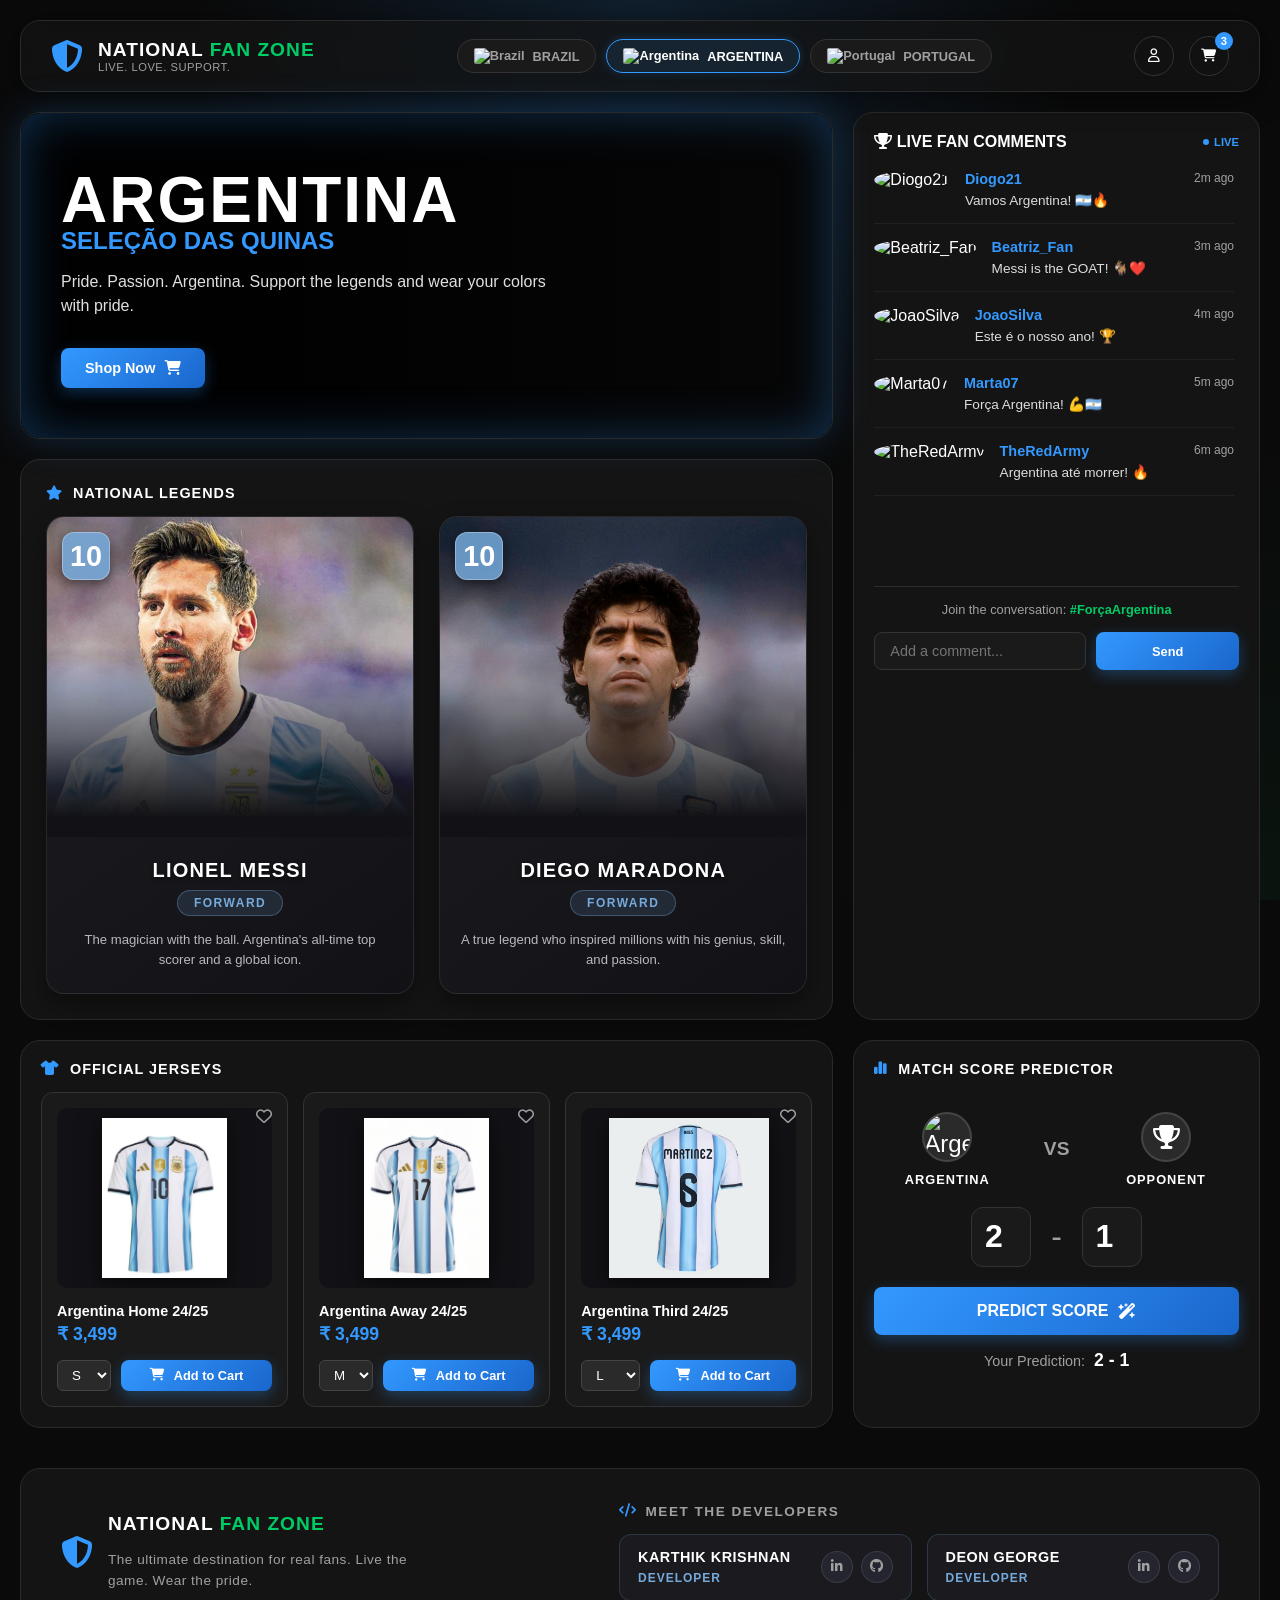
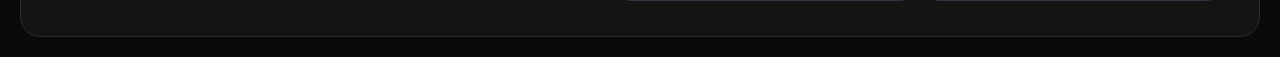
==== commit e27f83be: "Remove legend crests, update hero shop now button scroll, enable jersey heart liking" ====
--- a/indexA.html
+++ b/indexA.html
@@ -59,8 +59,7 @@
                     <h3>SELEÇÃO DAS QUINAS</h3>
                     <p>Pride. Passion. Argentina. Support the legends and wear your colors with pride.</p>
                     <div class="banner-buttons">
-                        <button class="btn btn-primary">Shop Now <i class="fa-solid fa-cart-shopping"></i></button>
-                        <button class="btn btn-outline">View Team <i class="fa-solid fa-chevron-right"></i></button>
+                        <button class="btn btn-primary" onclick="document.getElementById('jerseys-section').scrollIntoView({behavior: 'smooth'})">Shop Now <i class="fa-solid fa-cart-shopping"></i></button>
                     </div>
                 </div>
             </section>
@@ -91,9 +90,6 @@
                         <div class="legend-card-inner">
                             <div class="legend-image" style="background-image: url('images/messi.jpg')">
                                 <span class="number">10</span>
-                                <img class="crest"
-                                    src="https://upload.wikimedia.org/wikipedia/en/thumb/e/ee/Argentine_Football_Association_logo.svg/1200px-Argentine_Football_Association_logo.svg.png"
-                                    alt="Crest">
                             </div>
                             <div class="legend-info">
                                 <h5>LIONEL MESSI</h5>
@@ -106,9 +102,6 @@
                         <div class="legend-card-inner">
                             <div class="legend-image" style="background-image: url('images/maradona.jpg')">
                                 <span class="number">10</span>
-                                <img class="crest"
-                                    src="https://upload.wikimedia.org/wikipedia/en/thumb/e/ee/Argentine_Football_Association_logo.svg/1200px-Argentine_Football_Association_logo.svg.png"
-                                    alt="Crest">
                             </div>
                             <div class="legend-info">
                                 <h5>DIEGO MARADONA</h5>
@@ -121,7 +114,7 @@
             </section>
 
             <!-- Official Jerseys -->
-            <section class="jerseys-section">
+            <section class="jerseys-section" id="jerseys-section">
                 <h4><i class="fa-solid fa-shirt"></i> OFFICIAL JERSEYS</h4>
                 <div class="jerseys-grid">
                     <div class="jersey-card">
--- a/styleA.css
+++ b/styleA.css
@@ -638,10 +638,18 @@
     color: var(--text-muted);
     cursor: pointer;
     z-index: 2;
+    transition: all 0.3s cubic-bezier(0.175, 0.885, 0.32, 1.275);
 }
 
 .favorite:hover {
     color: white;
+    transform: scale(1.15);
+}
+
+.favorite.liked {
+    color: var(--primary-red);
+    filter: drop-shadow(0 0 8px rgba(51, 153, 255, 0.8));
+    transform: scale(1.2);
 }
 
 .jersey-img-container {
